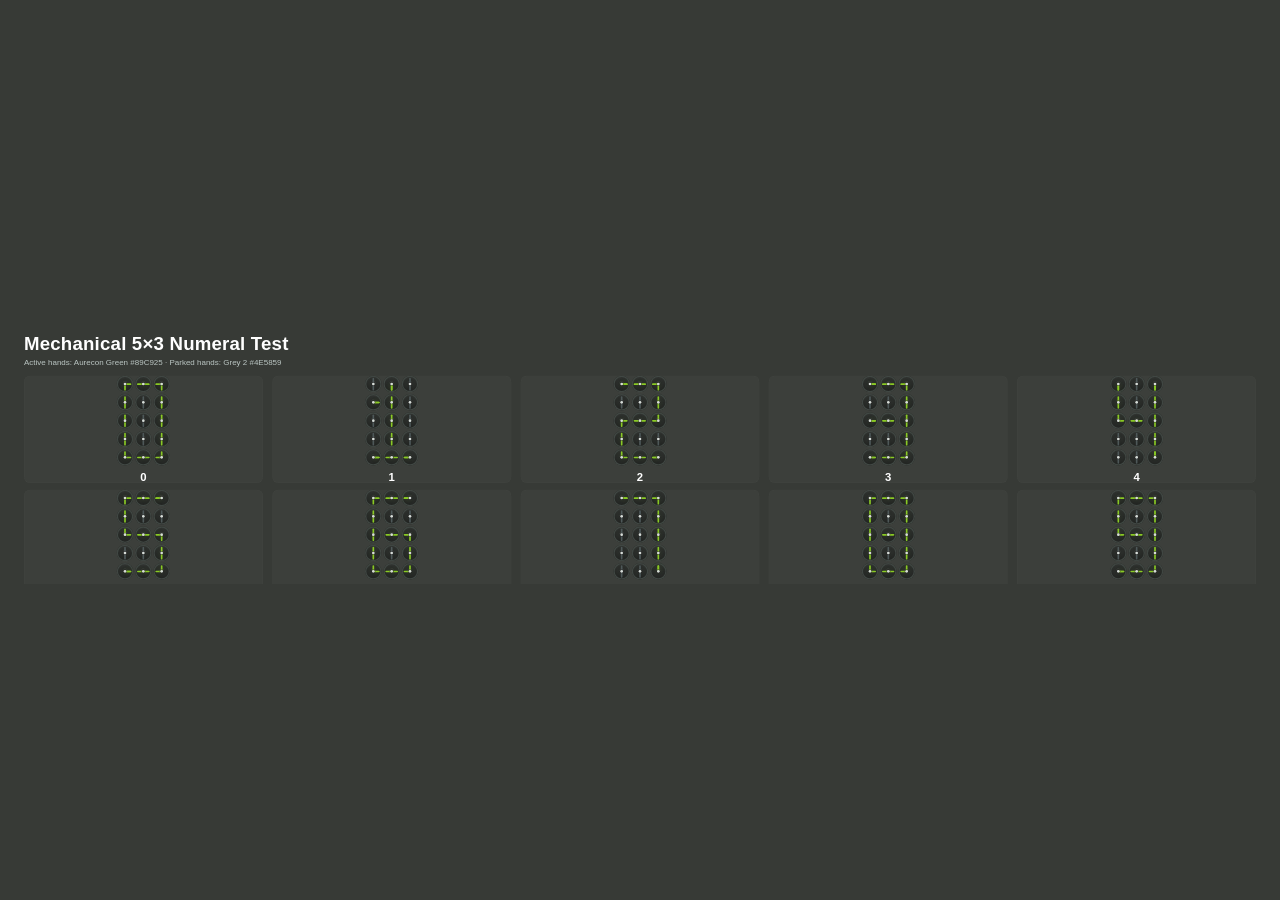
==== lab.html @ d72f8643 "Add 5x3 numeral lab page" ====
<!doctype html>
<html lang="en-AU">
<head>
  <meta charset="utf-8" />
  <meta name="viewport" content="width=device-width,initial-scale=1,maximum-scale=1,user-scalable=no" />
  <meta name="robots" content="noindex,nofollow,noarchive,nosnippet,noimageindex" />
  <meta name="googlebot" content="noindex,nofollow,noarchive,nosnippet,noimageindex" />
  <title>Melbl8 Clock08 Mechanical 5x3 Lab</title>
  <link rel="stylesheet" href="style.css" />
</head>
<body data-page="lab">
  <div id="viewport">
    <main id="stage" class="stage-lab" aria-label="Mechanical numeral lab">
      <section class="lab-wrap">
        <header class="lab-header">
          <h1>Mechanical 5×3 Numeral Test</h1>
          <p>Active hands: Aurecon Green #89C925 · Parked hands: Grey 2 #4E5859</p>
        </header>
        <section id="digit-lab" class="digit-lab" aria-label="Digits zero to nine"></section>
      </section>
      <div id="debug" hidden></div>
    </main>
  </div>

  <script src="clock.js"></script>
</body>
</html>
---- style.css ----
:root {
  --bg: #373a36;
  --active: #89c925;
  --inactive: #4e5859;
  --face: #2b2e2b;
  --face-shadow: #222522;
  --ring: #404743;
  --hub: #d7ddd8;
  --stage-w: 3840px;
  --stage-h: 804px;
  --cell: 140px;
  --cell-gap: 14px;
  --digit-gap: 34px;
  --colon-size: 96px;
  --colon-gap: 28px;
}

* { box-sizing: border-box; }
html, body {
  width: 100%;
  height: 100%;
  margin: 0;
  overflow: hidden;
  background: var(--bg);
}
body {
  font-family: Arial, Helvetica, sans-serif;
  cursor: none;
  user-select: none;
  -webkit-user-select: none;
  color: #bbc6c3;
}

#viewport {
  position: fixed;
  inset: 0;
  background: var(--bg);
}

#stage {
  position: absolute;
  left: 50%;
  top: 50%;
  width: var(--stage-w);
  height: var(--stage-h);
  transform: translate(-50%, -50%);
  transform-origin: center center;
  overflow: hidden;
  background: var(--bg);
}

.time-panel {
  position: absolute;
  inset: 0;
  display: flex;
  align-items: center;
  justify-content: center;
  gap: 36px;
  padding: 0 120px;
}

.time-group {
  display: flex;
  align-items: center;
  gap: var(--digit-gap);
}

.time-group + .colon { margin-left: 16px; }
.colon + .time-group { margin-left: 16px; }

.digit {
  display: grid;
  grid-template-columns: repeat(3, var(--cell));
  grid-template-rows: repeat(5, var(--cell));
  gap: var(--cell-gap);
}

.clock-cell,
.colon-clock {
  position: relative;
  border-radius: 50%;
  background:
    radial-gradient(circle at 50% 45%, rgba(255,255,255,0.04) 0 18%, transparent 19% 100%),
    radial-gradient(circle at 50% 52%, var(--face) 0 62%, var(--face-shadow) 63% 100%);
  box-shadow:
    inset 0 0 0 8px var(--ring),
    inset 0 12px 20px rgba(255,255,255,0.04),
    inset 0 -20px 24px rgba(0,0,0,0.22),
    0 1px 0 rgba(255,255,255,0.04);
}

.clock-cell {
  width: var(--cell);
  height: var(--cell);
}

.clock-cell::after,
.colon-clock::after {
  content: "";
  position: absolute;
  left: 50%;
  top: 50%;
  width: 16px;
  height: 16px;
  margin-left: -8px;
  margin-top: -8px;
  border-radius: 50%;
  background: var(--hub);
  box-shadow: 0 0 0 3px rgba(28,27,28,0.55);
}

.hand,
.colon-hand {
  position: absolute;
  left: 50%;
  top: 50%;
  transform-origin: 0 50%;
  width: 37%;
  height: 12px;
  margin-left: 0;
  margin-top: -6px;
  border-radius: 999px;
  background: var(--inactive);
  box-shadow: 0 0 10px rgba(0,0,0,0.15);
  transition:
    transform 720ms cubic-bezier(0.25, 0.8, 0.2, 1),
    background-color 320ms ease,
    box-shadow 320ms ease,
    opacity 320ms ease;
}

.clock-cell.is-active .hand {
  background: var(--active);
  box-shadow: 0 0 18px rgba(137,201,37,0.14);
}

.clock-cell.is-inactive .hand {
  background: var(--inactive);
  box-shadow: 0 0 8px rgba(0,0,0,0.12);
}

.colon {
  display: grid;
  grid-template-columns: 1fr;
  grid-template-rows: repeat(2, var(--colon-size));
  gap: var(--colon-gap);
  margin: 0 20px;
}

.colon-clock {
  width: var(--colon-size);
  height: var(--colon-size);
  align-self: center;
  justify-self: center;
}

.colon-hand {
  width: calc(var(--colon-size) * 0.33);
  height: 10px;
  margin-top: -5px;
  background: var(--active);
  box-shadow: 0 0 16px rgba(137,201,37,0.12);
  transition: transform 520ms cubic-bezier(0.25,0.8,0.2,1), opacity 220ms ease;
}

#debug {
  position: absolute;
  left: 18px;
  bottom: 18px;
  font-size: 28px;
  color: #bbc6c3;
  opacity: 0.9;
}

.stage-lab {
  padding: 56px 72px;
}

.lab-wrap {
  width: 100%;
  height: 100%;
  display: flex;
  flex-direction: column;
  gap: 26px;
}

.lab-header h1 {
  margin: 0;
  font-size: 56px;
  line-height: 1;
  letter-spacing: 0.01em;
  color: #ffffff;
  font-weight: 700;
}

.lab-header p {
  margin: 10px 0 0;
  font-size: 24px;
  line-height: 1.3;
  color: #bbc6c3;
}

.digit-lab {
  flex: 1;
  display: grid;
  grid-template-columns: repeat(5, 1fr);
  grid-template-rows: repeat(2, 1fr);
  gap: 20px 28px;
  align-items: center;
}

.lab-card {
  height: 100%;
  display: flex;
  flex-direction: column;
  align-items: center;
  justify-content: center;
  gap: 18px;
  border-radius: 18px;
  background: rgba(255,255,255,0.025);
  box-shadow: inset 0 0 0 1px rgba(255,255,255,0.04);
}

.lab-card .digit {
  grid-template-columns: repeat(3, 50px);
  grid-template-rows: repeat(5, 50px);
  gap: 5px;
}

.lab-card .clock-cell {
  width: 50px;
  height: 50px;
  box-shadow:
    inset 0 0 0 4px var(--ring),
    inset 0 6px 10px rgba(255,255,255,0.04),
    inset 0 -10px 12px rgba(0,0,0,0.22),
    0 1px 0 rgba(255,255,255,0.04);
}

.lab-card .clock-cell::after {
  width: 8px;
  height: 8px;
  margin-left: -4px;
  margin-top: -4px;
  box-shadow: 0 0 0 2px rgba(28,27,28,0.55);
}

.lab-card .hand {
  height: 5px;
  margin-top: -2.5px;
}

.lab-label {
  font-size: 34px;
  line-height: 1;
  font-weight: 700;
  color: #ffffff;
}

@media (prefers-reduced-motion: reduce) {
  .hand,
  .colon-hand { transition-duration: 0ms !important; }
}
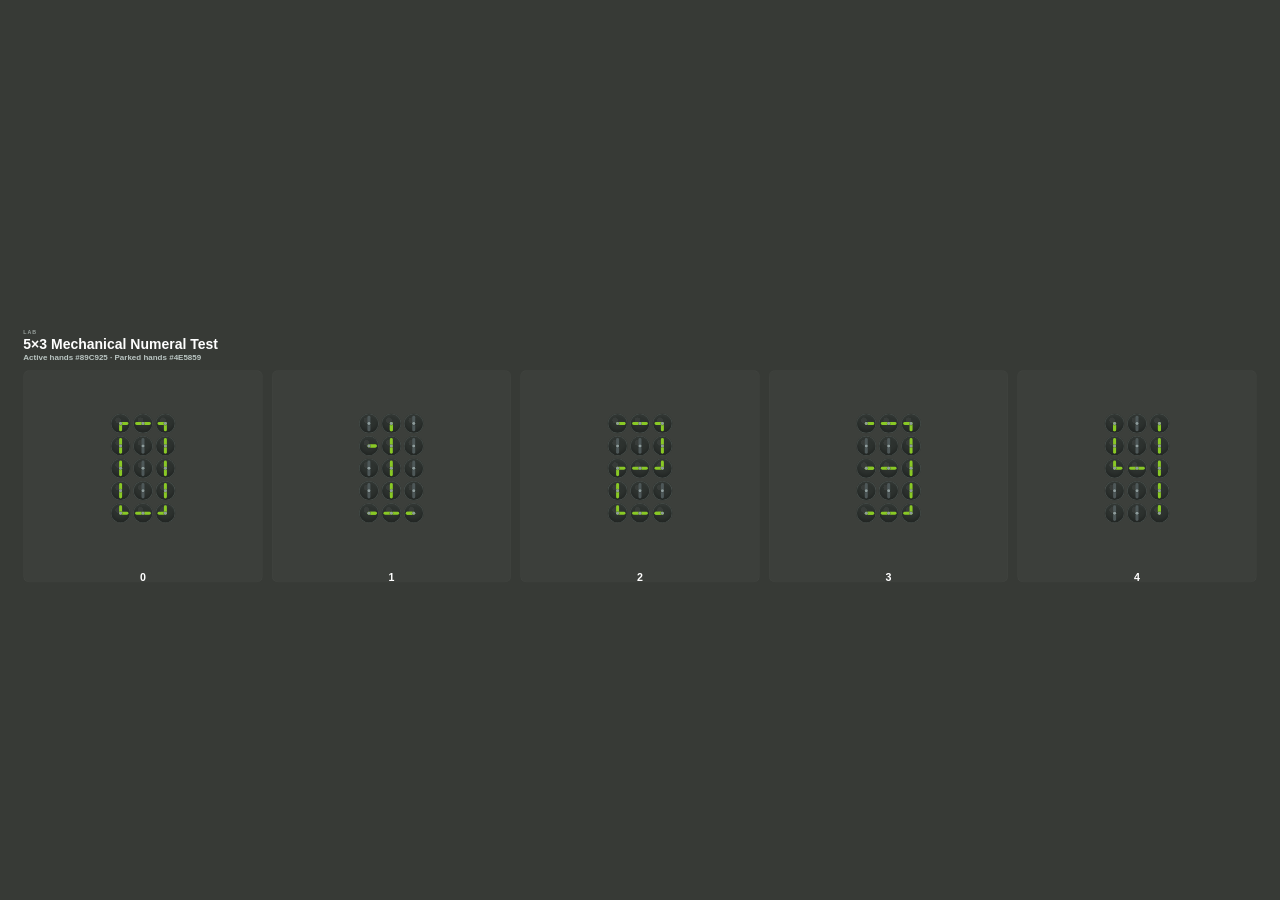
==== commit c48b4795: "Update 5x3 numeral lab layout" ====
--- a/lab.html
+++ b/lab.html
@@ -5,23 +5,25 @@
   <meta name="viewport" content="width=device-width,initial-scale=1,maximum-scale=1,user-scalable=no" />
   <meta name="robots" content="noindex,nofollow,noarchive,nosnippet,noimageindex" />
   <meta name="googlebot" content="noindex,nofollow,noarchive,nosnippet,noimageindex" />
-  <title>Melbl8 Clock08 Mechanical 5x3 Lab</title>
+  <title>Melbl8 Clock08 Mechanical Lab</title>
   <link rel="stylesheet" href="style.css" />
 </head>
 <body data-page="lab">
   <div id="viewport">
     <main id="stage" class="stage-lab" aria-label="Mechanical numeral lab">
       <section class="lab-wrap">
-        <header class="lab-header">
-          <h1>Mechanical 5×3 Numeral Test</h1>
-          <p>Active hands: Aurecon Green #89C925 · Parked hands: Grey 2 #4E5859</p>
+        <header class="topbar topbar--lab">
+          <section class="meta-block meta-block--left">
+            <div class="meta-kicker">LAB</div>
+            <div class="meta-line meta-line--primary">5×3 Mechanical Numeral Test</div>
+            <div class="meta-line meta-line--secondary">Active hands #89C925 · Parked hands #4E5859</div>
+          </section>
         </header>
         <section id="digit-lab" class="digit-lab" aria-label="Digits zero to nine"></section>
       </section>
       <div id="debug" hidden></div>
     </main>
   </div>
-
   <script src="clock.js"></script>
 </body>
 </html>
--- a/style.css
+++ b/style.css
@@ -2,17 +2,20 @@
   --bg: #373a36;
   --active: #89c925;
   --inactive: #4e5859;
-  --face: #2b2e2b;
-  --face-shadow: #222522;
-  --ring: #404743;
-  --hub: #d7ddd8;
+  --ring: #48504d;
+  --face: #2d322f;
+  --face-shadow: #242825;
+  --hub: #8e9c9c;
+  --text: #ffffff;
+  --text-soft: #bbc6c3;
   --stage-w: 3840px;
   --stage-h: 804px;
-  --cell: 140px;
-  --cell-gap: 14px;
-  --digit-gap: 34px;
-  --colon-size: 96px;
-  --colon-gap: 28px;
+  --cell: 108px;
+  --cell-gap: 12px;
+  --digit-gap: 26px;
+  --separator-gap: 34px;
+  --digit-w: calc(var(--cell) * 3 + var(--cell-gap) * 2);
+  --digit-h: calc(var(--cell) * 5 + var(--cell-gap) * 4);
 }
 
 * { box-sizing: border-box; }
@@ -24,11 +27,11 @@
   background: var(--bg);
 }
 body {
-  font-family: Arial, Helvetica, sans-serif;
+  font-family: "Open Sans", Arial, Helvetica, sans-serif;
+  color: var(--text-soft);
   cursor: none;
   user-select: none;
   -webkit-user-select: none;
-  color: #bbc6c3;
 }
 
 #viewport {
@@ -45,18 +48,69 @@
   height: var(--stage-h);
   transform: translate(-50%, -50%);
   transform-origin: center center;
+  background: var(--bg);
   overflow: hidden;
-  background: var(--bg);
+}
+
+.topbar {
+  position: absolute;
+  left: 0;
+  right: 0;
+  top: 0;
+  height: 148px;
+  display: flex;
+  justify-content: space-between;
+  align-items: flex-start;
+  padding: 42px 104px 0;
+  pointer-events: none;
+}
+.topbar--lab {
+  position: static;
+  height: auto;
+  padding: 0;
+}
+
+.meta-block {
+  display: flex;
+  flex-direction: column;
+  gap: 6px;
+  max-width: 38%;
+}
+.meta-block--right {
+  align-items: flex-end;
+  text-align: right;
+}
+.meta-kicker {
+  font-size: 16px;
+  font-weight: 700;
+  line-height: 1;
+  letter-spacing: 0.18em;
+  color: rgba(187, 198, 195, 0.72);
+}
+.meta-line {
+  line-height: 1.05;
+}
+.meta-line--primary {
+  font-size: 42px;
+  font-weight: 700;
+  color: var(--text);
+}
+.meta-line--secondary {
+  font-size: 24px;
+  font-weight: 600;
+  color: var(--text-soft);
 }
 
 .time-panel {
   position: absolute;
-  inset: 0;
+  left: 50%;
+  top: 164px;
+  transform: translateX(-50%);
   display: flex;
   align-items: center;
   justify-content: center;
-  gap: 36px;
-  padding: 0 120px;
+  gap: var(--separator-gap);
+  width: calc(100% - 160px);
 }
 
 .time-group {
@@ -64,9 +118,6 @@
   align-items: center;
   gap: var(--digit-gap);
 }
-
-.time-group + .colon { margin-left: 16px; }
-.colon + .time-group { margin-left: 16px; }
 
 .digit {
   display: grid;
@@ -75,27 +126,29 @@
   gap: var(--cell-gap);
 }
 
-.clock-cell,
-.colon-clock {
+.separator {
+  display: grid;
+  grid-template-columns: var(--cell);
+  grid-template-rows: repeat(5, var(--cell));
+  gap: var(--cell-gap);
+}
+
+.clock-cell {
   position: relative;
+  width: var(--cell);
+  height: var(--cell);
   border-radius: 50%;
   background:
-    radial-gradient(circle at 50% 45%, rgba(255,255,255,0.04) 0 18%, transparent 19% 100%),
-    radial-gradient(circle at 50% 52%, var(--face) 0 62%, var(--face-shadow) 63% 100%);
+    radial-gradient(circle at 38% 34%, rgba(255,255,255,0.05) 0 15%, transparent 16%),
+    radial-gradient(circle at 50% 54%, var(--face) 0 65%, var(--face-shadow) 66% 100%);
   box-shadow:
-    inset 0 0 0 8px var(--ring),
-    inset 0 12px 20px rgba(255,255,255,0.04),
-    inset 0 -20px 24px rgba(0,0,0,0.22),
+    inset 0 0 0 4px var(--ring),
+    inset 0 12px 18px rgba(255,255,255,0.04),
+    inset 0 -18px 24px rgba(0,0,0,0.26),
     0 1px 0 rgba(255,255,255,0.04);
 }
 
-.clock-cell {
-  width: var(--cell);
-  height: var(--cell);
-}
-
-.clock-cell::after,
-.colon-clock::after {
+.clock-cell::after {
   content: "";
   position: absolute;
   left: 50%;
@@ -106,76 +159,46 @@
   margin-top: -8px;
   border-radius: 50%;
   background: var(--hub);
-  box-shadow: 0 0 0 3px rgba(28,27,28,0.55);
-}
-
-.hand,
-.colon-hand {
+  box-shadow: 0 0 0 2px rgba(36,40,37,0.55);
+}
+
+.hand {
   position: absolute;
   left: 50%;
   top: 50%;
+  width: calc(var(--cell) * 0.39);
+  height: 16px;
+  margin-top: -8px;
+  margin-left: 0;
+  border-radius: 999px;
   transform-origin: 0 50%;
-  width: 37%;
-  height: 12px;
-  margin-left: 0;
-  margin-top: -6px;
-  border-radius: 999px;
   background: var(--inactive);
-  box-shadow: 0 0 10px rgba(0,0,0,0.15);
   transition:
-    transform 720ms cubic-bezier(0.25, 0.8, 0.2, 1),
-    background-color 320ms ease,
-    box-shadow 320ms ease,
-    opacity 320ms ease;
+    transform 760ms cubic-bezier(0.25, 0.8, 0.2, 1),
+    background-color 260ms ease,
+    opacity 260ms ease;
+}
+.hand::before {
+  content: "";
+  position: absolute;
+  left: -8px;
+  top: 0;
+  width: 16px;
+  height: 16px;
+  border-radius: 50%;
+  background: inherit;
 }
 
 .clock-cell.is-active .hand {
   background: var(--active);
-  box-shadow: 0 0 18px rgba(137,201,37,0.14);
-}
-
+}
 .clock-cell.is-inactive .hand {
   background: var(--inactive);
-  box-shadow: 0 0 8px rgba(0,0,0,0.12);
-}
-
-.colon {
-  display: grid;
-  grid-template-columns: 1fr;
-  grid-template-rows: repeat(2, var(--colon-size));
-  gap: var(--colon-gap);
-  margin: 0 20px;
-}
-
-.colon-clock {
-  width: var(--colon-size);
-  height: var(--colon-size);
-  align-self: center;
-  justify-self: center;
-}
-
-.colon-hand {
-  width: calc(var(--colon-size) * 0.33);
-  height: 10px;
-  margin-top: -5px;
-  background: var(--active);
-  box-shadow: 0 0 16px rgba(137,201,37,0.12);
-  transition: transform 520ms cubic-bezier(0.25,0.8,0.2,1), opacity 220ms ease;
-}
-
-#debug {
-  position: absolute;
-  left: 18px;
-  bottom: 18px;
-  font-size: 28px;
-  color: #bbc6c3;
-  opacity: 0.9;
 }
 
 .stage-lab {
-  padding: 56px 72px;
-}
-
+  padding: 40px 70px;
+}
 .lab-wrap {
   width: 100%;
   height: 100%;
@@ -183,81 +206,47 @@
   flex-direction: column;
   gap: 26px;
 }
-
-.lab-header h1 {
-  margin: 0;
-  font-size: 56px;
-  line-height: 1;
-  letter-spacing: 0.01em;
-  color: #ffffff;
-  font-weight: 700;
-}
-
-.lab-header p {
-  margin: 10px 0 0;
-  font-size: 24px;
-  line-height: 1.3;
-  color: #bbc6c3;
-}
-
 .digit-lab {
   flex: 1;
   display: grid;
   grid-template-columns: repeat(5, 1fr);
   grid-template-rows: repeat(2, 1fr);
-  gap: 20px 28px;
-  align-items: center;
-}
-
+  gap: 22px 28px;
+  align-items: center;
+}
 .lab-card {
   height: 100%;
   display: flex;
   flex-direction: column;
   align-items: center;
   justify-content: center;
-  gap: 18px;
+  gap: 16px;
   border-radius: 18px;
   background: rgba(255,255,255,0.025);
   box-shadow: inset 0 0 0 1px rgba(255,255,255,0.04);
 }
-
 .lab-card .digit {
-  grid-template-columns: repeat(3, 50px);
-  grid-template-rows: repeat(5, 50px);
-  gap: 5px;
-}
-
-.lab-card .clock-cell {
-  width: 50px;
-  height: 50px;
-  box-shadow:
-    inset 0 0 0 4px var(--ring),
-    inset 0 6px 10px rgba(255,255,255,0.04),
-    inset 0 -10px 12px rgba(0,0,0,0.22),
-    0 1px 0 rgba(255,255,255,0.04);
-}
-
-.lab-card .clock-cell::after {
-  width: 8px;
-  height: 8px;
-  margin-left: -4px;
-  margin-top: -4px;
-  box-shadow: 0 0 0 2px rgba(28,27,28,0.55);
-}
-
-.lab-card .hand {
-  height: 5px;
-  margin-top: -2.5px;
-}
-
+  transform: scale(0.56);
+  transform-origin: center center;
+}
 .lab-label {
-  font-size: 34px;
+  font-size: 32px;
   line-height: 1;
   font-weight: 700;
-  color: #ffffff;
+  color: var(--text);
+}
+
+#debug {
+  position: absolute;
+  left: 20px;
+  bottom: 16px;
+  z-index: 20;
+  padding: 8px 10px;
+  background: rgba(0,0,0,0.55);
+  color: #fff;
+  font: 16px/1.3 monospace;
 }
 
 @media (prefers-reduced-motion: reduce) {
-  .hand,
-  .colon-hand { transition-duration: 0ms !important; }
-}
+  .hand { transition-duration: 0ms !important; }
+}
